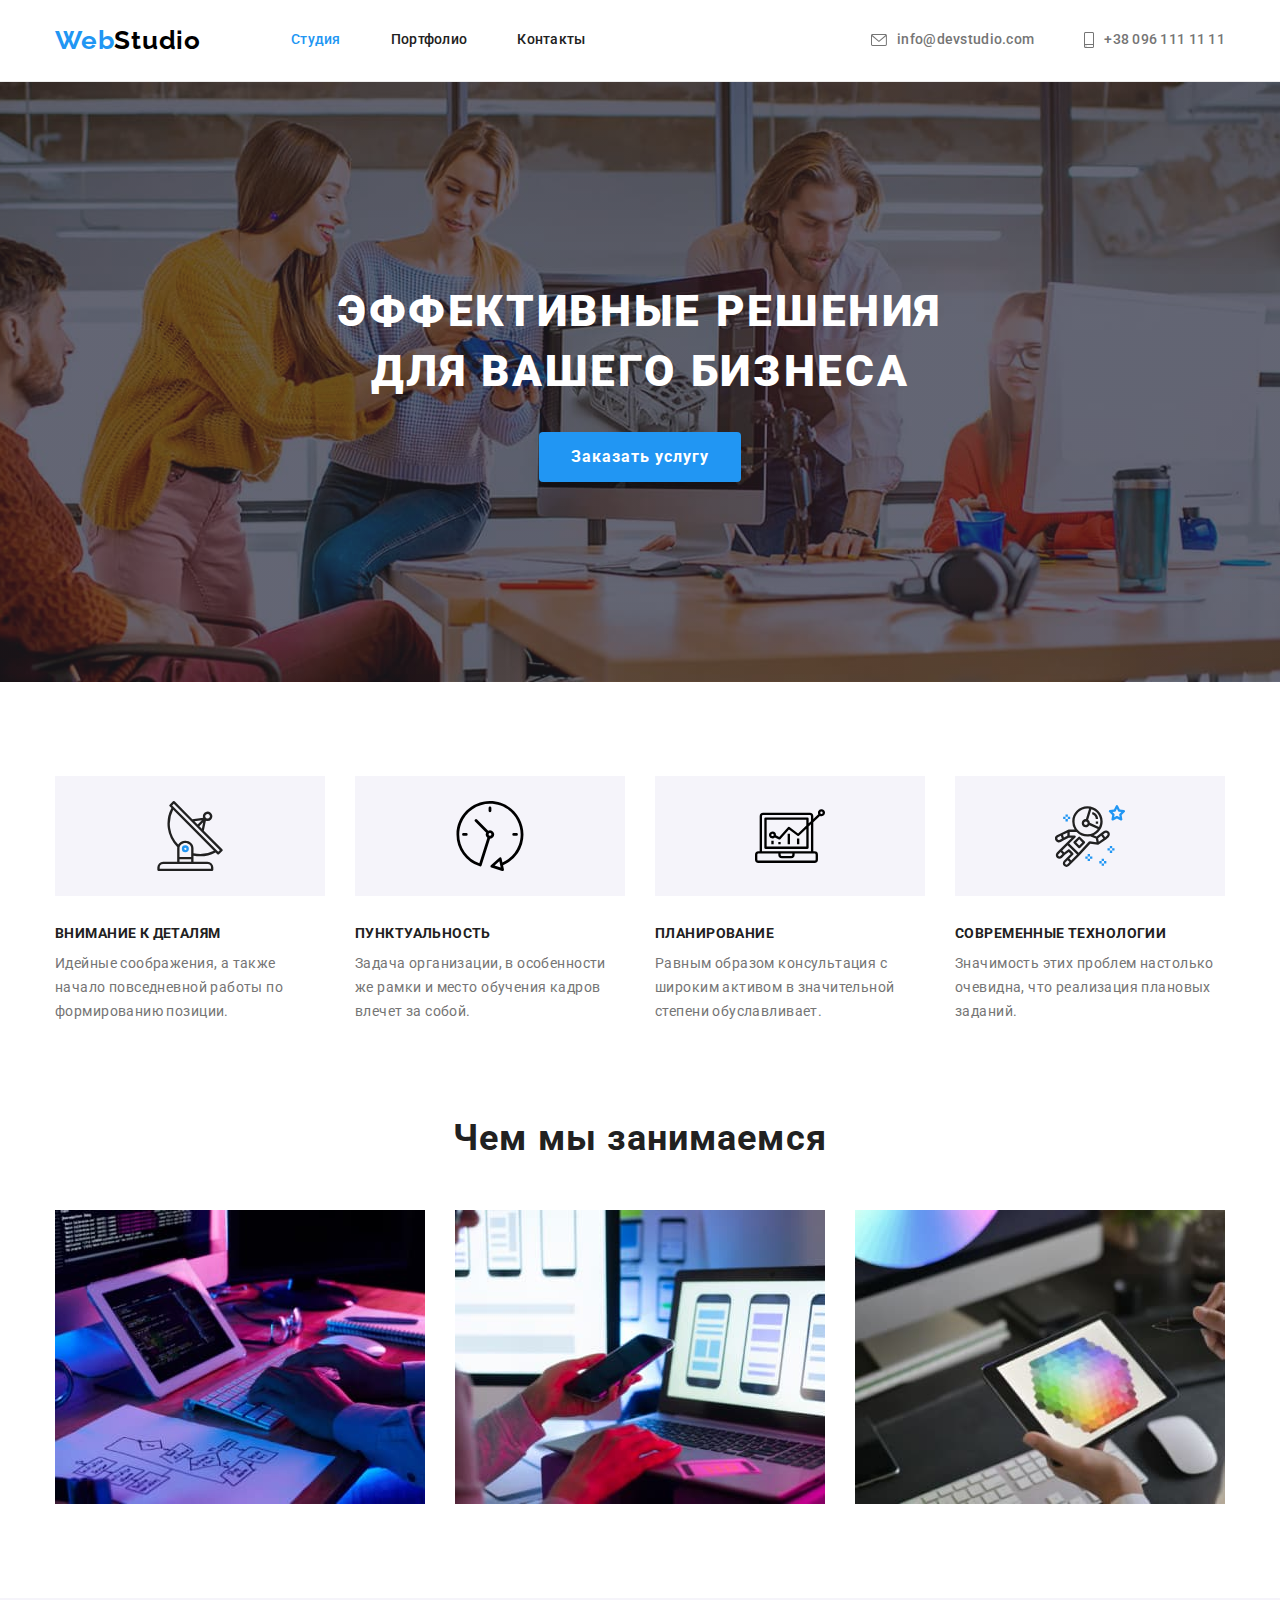
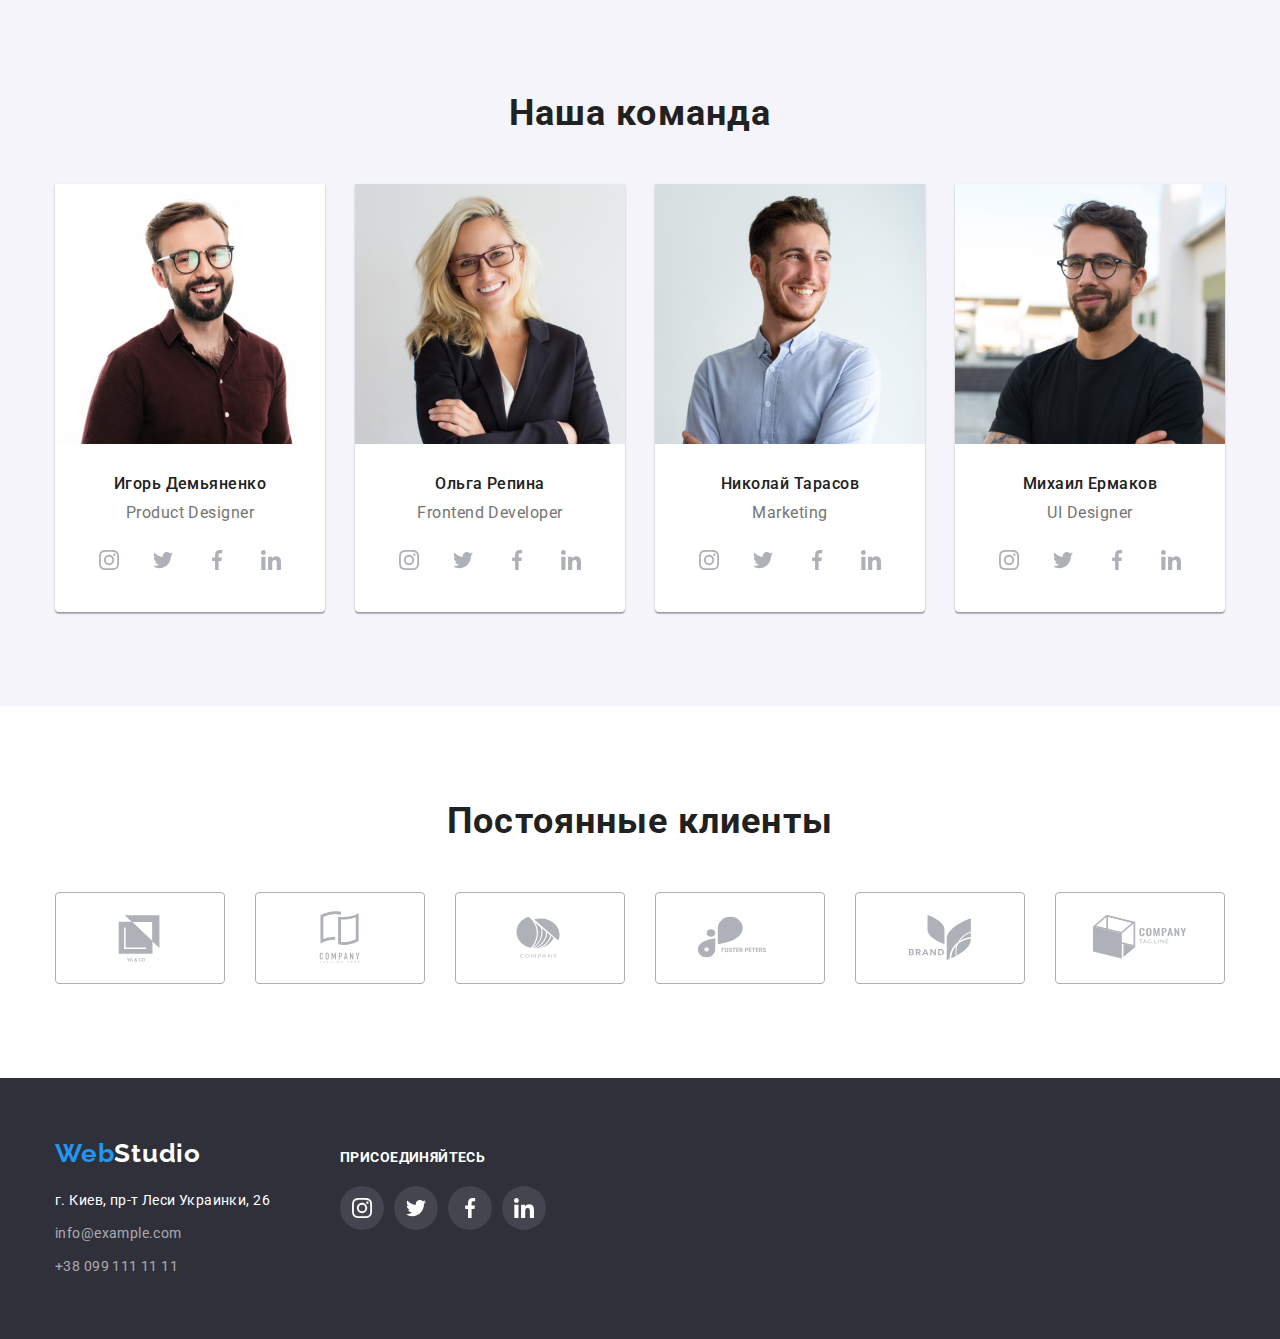
==== index.html @ a1b955ed "cope from hm4" ====
<!DOCTYPE html>
<html lang="ru">

<head>
    <meta charset="UTF-8">
    <meta http-equiv="X-UA-Compatible" content="IE=edge">
    <meta name="viewport" content="width=device-width, initial-scale=1.0">
    <title>WebStudio</title>
    <link rel="preconnect" href="https://fonts.googleapis.com">
    <link rel="preconnect" href="https://fonts.gstatic.com" crossorigin>
    <link
        href="https://fonts.googleapis.com/css2?family=Raleway:wght@700&family=Roboto:wght@400;500;700;900&display=swap"
        rel="stylesheet">
    <link rel="stylesheet"
        href="https://cdnjs.cloudflare.com/ajax/libs/modern-normalize/1.1.0/modern-normalize.min.css">
    <link rel="stylesheet" href="./css/style.css">
</head>

<body>
    <header class="header">
        <div class="container">
            <a class="logo-header-first link" lang="en" href="">Web<span class="logo-header-second">Studio</span></a>
            <nav class="header-nav">
                <ul class="header-list list">
                    <li class="header-item"><a class="header-link link current" href="">Студия</a></li>
                    <li class="header-item"><a class="header-link link" href="./portfolio.html">Портфолио</a></li>
                    <li class="header-item"><a class="header-link link" href="">Контакты</a></li>
                </ul>
            </nav>
            <ul class="header-list list">
                <li class="header-item">
                    <a class="header-link contacts link" href="mailto:info@devstudio.com">
                        <svg class="header-icons" width="16px" height="12px">
                            <use href="./images/icons.svg#icon-envelope"></use>
                        </svg>info@devstudio.com
                    </a>
                </li>
                <li class="header-item">
                    <a class="header-link contacts link" href="tel:+380961111111">
                        <svg class="header-icons" width="10px" height="16px">
                            <use href="./images/icons.svg#icon-smartphone"></use>
                        </svg>+38 096 111 11 11
                    </a>
                </li>
            </ul>
        </div>
    </header>
    <main>
        <!-- шапка-->
        <section class="hero">
            <div class="container">
                <h1 class="hero-title">Эффективные решения для вашего бизнеса</h1>
                <button class="hero-btn" type="button">Заказать услугу</button>
            </div>
        </section>
        <!-- преимущества-->
        <section class="benefits section">
            <div class="container">
                <h2 class="visually-hidden">Наши преимущества</h2>
                <ul class="benefits-list list">
                    <li class="benefits-item">
                        <div class="benefits-wrapper-icons">
                            <svg class="benefits-icons" width="70px" height="70px">
                                <use href="./images/icons.svg#icon-antenna"></use>
                            </svg>
                        </div>
                        <h3 class="benefits-title">Внимание к деталям</h3>
                        <p class="benefits-text">Идейные соображения, а также начало повседневной работы по формированию
                            позиции.</p>
                    </li>
                    <li class="benefits-item">
                        <div class="benefits-wrapper-icons">
                            <svg class="benefits-icons" width="70px" height="70px">
                                <use href="./images/icons.svg#icon-clock"></use>
                            </svg>
                        </div>
                        <h3 class="benefits-title">Пунктуальность</h3>
                        <p class="benefits-text">Задача организации, в особенности же рамки и место обучения кадров
                            влечет
                            за собой.</p>
                    </li>
                    <li class="benefits-item">
                        <div class="benefits-wrapper-icons">
                            <svg class="benefits-icons" width="70px" height="70px">
                                <use href="./images/icons.svg#icon-diagram"></use>
                            </svg>
                        </div>
                        <h3 class="benefits-title">Планирование</h3>
                        <p class="benefits-text">Равным образом консультация с широким активом в значительной степени
                            обуславливает.</p>
                    </li>
                    <li class="benefits-item">
                        <div class="benefits-wrapper-icons">
                            <svg class="benefits-icons" width="70px" height="70px">
                                <use href="./images/icons.svg#icon-astronaut"></use>
                            </svg>
                        </div>
                        <h3 class="benefits-title">Современные технологии</h3>
                        <p class="benefits-text">Значимость этих проблем настолько очевидна, что реализация плановых
                            заданий.</p>

                    </li>
                </ul>
            </div>
        </section>
        <!-- чем мы занимаемся-->
        <section class="about section">
            <div class="container">
                <h2 class="about-title">Чем мы занимаемся</h2>
                <ul class="about-list list">
                    <li class="about-item">
                        <img class="about-img" src="./images/what-are-we-doing-img1.jpg" alt="Печатает на клавиатуре"
                            width="370" height="294">
                    </li>
                    <li class="about-item">
                        <img class="about-img" src="./images/what-are-we-doing-img2.jpg" alt="Печатает на клавиатуре"
                            width="370" height="294">
                    </li>
                    <li class="about-item"><img class="about-img" src="./images/what-are-we-doing-img3.jpg"
                            alt="Печатает на клавиатуре" width="370" height="294"></li>
                </ul>
            </div>
        </section>
        <!-- наша команда-->
        <section class="team section">
            <div class="container">
                <h2 class="team-title">Наша команда</h2>
                <ul class="team-list list">
                    <li class="team-item">
                        <img class="team-img" src="./images/teams-img1.jpg" alt="Фото Игоря Демьяненко" width="270"
                            height="260">
                        <div class="team-wrapper">
                            <h3 class="team-after-title">Игорь Демьяненко</h3>
                            <p class="team-text" lang="en">Product Designer</p>
                            <ul class="team-soc-list list">
                                <li class="team-soc-items">
                                    <a class="team-soc-links link" href="https://www.instagram.com" target="_blank">
                                        <svg class="team-soc-icons" width="20px" height="20px">
                                            <use href="./images/icons.svg#icon-instagram">
                                            </use>
                                        </svg>
                                    </a>
                                </li>
                                <li class="team-soc-items">
                                    <a class="team-soc-links link" href="https://twitter.com" target="_blank">
                                        <svg class="team-soc-icons" width="20px" height="20px">
                                            <use href="./images/icons.svg#icon-twitter">
                                            </use>
                                        </svg>
                                    </a>
                                </li>
                                <li class="team-soc-items">
                                    <a class="team-soc-links link" href="https://facebook.com" target="_blank">
                                        <svg class="team-soc-icons" width="20px" height="20px">
                                            <use href="./images/icons.svg#icon-facebook">
                                            </use>
                                        </svg>
                                    </a>
                                </li>
                                <li class="team-soc-items">
                                    <a class="team-soc-links link" href="https://linkedin.com" target="_blank">
                                        <svg class="team-soc-icons" width="20px" height="20px">
                                            <use href="./images/icons.svg#icon-linkedin">
                                            </use>
                                        </svg>
                                    </a>
                                </li>
                            </ul>
                    </li>
                    <li class="team-item">
                        <img class="team-img" src="./images/teams-img2.jpg" alt="Ольги Репиной" width="270"
                            height="260">
                        <div class="team-wrapper">
                            <h3 class="team-after-title">Ольга Репина</h3>
                            <p class="team-text" lang="en">Frontend Developer</p>
                            <ul class="team-soc-list list">
                                <li class="team-soc-items">
                                    <a class="team-soc-links link" href="https://www.instagram.com" target="_blank">
                                        <svg class="team-soc-icons" width="20px" height="20px">
                                            <use href="./images/icons.svg#icon-instagram">
                                            </use>
                                        </svg>
                                    </a>
                                </li>
                                <li class="team-soc-items">
                                    <a class="team-soc-links link" href="https://twitter.com" target="_blank">
                                        <svg class="team-soc-icons" width="20px" height="20px">
                                            <use href="./images/icons.svg#icon-twitter">
                                            </use>
                                        </svg>
                                    </a>
                                </li>
                                <li class="team-soc-items">
                                    <a class="team-soc-links link" href="https://facebook.com" target="_blank">
                                        <svg class="team-soc-icons" width="20px" height="20px">
                                            <use href="./images/icons.svg#icon-facebook">
                                            </use>
                                        </svg>
                                    </a>
                                </li>
                                <li class="team-soc-items">
                                    <a class="team-soc-links link" href="https://linkedin.com" target="_blank">
                                        <svg class="team-soc-icons" width="20px" height="20px">
                                            <use href="./images/icons.svg#icon-linkedin">
                                            </use>
                                        </svg>
                                    </a>
                                </li>
                            </ul>
                        </div>

                    </li>
                    <li class="team-item">
                        <img class="team-img" src="./images/teams-img3.jpg" alt="Фото Николайя Тарасова" width="270"
                            height="260">
                        <div class="team-wrapper">
                            <h3 class="team-after-title">Николай Тарасов</h3>
                            <p class="team-text" lang="en">Marketing</p>
                            <ul class="team-soc-list list">
                                <li class="team-soc-items">
                                    <a class="team-soc-links link" href="https://www.instagram.com" target="_blank">
                                        <svg class="team-soc-icons" width="20px" height="20px">
                                            <use href="./images/icons.svg#icon-instagram">
                                            </use>
                                        </svg>
                                    </a>
                                </li>
                                <li class="team-soc-items">
                                    <a class="team-soc-links link" href="https://twitter.com" target="_blank">
                                        <svg class="team-soc-icons" width="20px" height="20px">
                                            <use href="./images/icons.svg#icon-twitter">
                                            </use>
                                        </svg>
                                    </a>
                                </li>
                                <li class="team-soc-items">
                                    <a class="team-soc-links link" href="https://facebook.com" target="_blank">
                                        <svg class="team-soc-icons" width="20px" height="20px">
                                            <use href="./images/icons.svg#icon-facebook">
                                            </use>
                                        </svg>
                                    </a>
                                </li>
                                <li class="team-soc-items">
                                    <a class="team-soc-links" href="https://linkedin.com" target="_blank">
                                        <svg class="team-soc-icons" width="20px" height="20px">
                                            <use href="./images/icons.svg#icon-linkedin">
                                            </use>
                                        </svg>
                                    </a>
                                </li>
                            </ul>
                        </div>
                    </li>
                    <li class="team-item">
                        <img class="team-img" src="./images/teams-img4.jpg" alt="Фото Михаила Ермакова" width="270"
                            height="260">
                        <div class="team-wrapper">
                            <h3 class="team-after-title">Михаил Ермаков</h3>
                            <p class="team-text" lang="en">UI Designer</p>
                            <ul class="team-soc-list list">
                                <li class="team-soc-items">
                                    <a class="team-soc-links link" href="https://www.instagram.com" target="_blank">
                                        <svg class="team-soc-icons" width="20px" height="20px">
                                            <use href="./images/icons.svg#icon-instagram">
                                            </use>
                                        </svg>
                                    </a>
                                </li>
                                <li class="team-soc-items">
                                    <a class="team-soc-links link" href="https://twitter.com" target="_blank">
                                        <svg class="team-soc-icons" width="20px" height="20px">
                                            <use href="./images/icons.svg#icon-twitter">
                                            </use>
                                        </svg>
                                    </a>
                                </li>
                                <li class="team-soc-items">
                                    <a class="team-soc-links link" href="https://facebook.com" target="_blank">
                                        <svg class="team-soc-icons" width="20px" height="20px">
                                            <use href="./images/icons.svg#icon-facebook">
                                            </use>
                                        </svg>
                                    </a>
                                </li>
                                <li class="team-soc-items">
                                    <a class="team-soc-links link" href="https://linkedin.com" target="_blank">
                                        <svg class="team-soc-icons" width="20px" height="20px">
                                            <use href="./images/icons.svg#icon-linkedin">
                                            </use>
                                        </svg>
                                    </a>
                                </li>
                            </ul>
                        </div>
                    </li>
                </ul>
            </div>
        </section>
        <section class="clients section">
            <div class="container">
                <h2 class="clients-title">Постоянные клиенты</h2>
                <ul class="clients-list list">
                    <li class="clients-item">
                        <a class="clients-link link" href="">
                            <svg class="clients-icons" width="106px" height="60px">
                                <use href="./images/icons.svg#icon-client1">
                                </use>
                            </svg>
                        </a>
                    </li>
                    <li class="clients-item">
                        <a class="clients-link link" href="">
                            <svg class="clients-icons" width="106px" height="60px">
                                <use href="./images/icons.svg#icon-client2">
                                </use>
                            </svg>
                        </a>
                    </li>
                    <li class="clients-item">
                        <a class="clients-link link" href="">
                            <svg class="clients-icons" width="106px" height="60px">
                                <use href="./images/icons.svg#icon-client3">
                                </use>
                            </svg>
                        </a>
                    </li>
                    <li class="clients-item">
                        <a class="clients-link link" href="">
                            <svg class="clients-icons" width="106px" height="60px">
                                <use href="./images/icons.svg#icon-client4">
                                </use>
                            </svg>
                        </a>
                    </li>
                    <li class="clients-item">
                        <a class="clients-link link" href="">
                            <svg class="clients-icons" width="106px" height="60px">
                                <use href="./images/icons.svg#icon-client5">
                                </use>
                            </svg>
                        </a>
                    </li>
                    <li class="clients-item">
                        <a class="clients-link link" href="">
                            <svg class="clients-icons" width="106px" height="60px">
                                <use href="./images/icons.svg#icon-client6">
                                </use>
                            </svg>
                        </a>
                    </li>
                </ul>
            </div>
        </section>
    </main>

    <footer class="footer">
        <div class="container">
            <div class="footer-wrapper">
                <div class="footer-wrapper-two">
                    <a class="logo-footer-first link" lang="en" href="">Web<span
                            class="logo-footer-second">Studio</span></a>
                    <address class="footer-address">
                        <ul class="footer-list list">
                            <li class="footer-item"><a class="footer-link-address link"
                                    href="https://goo.gl/maps/4ZLDc6fQ6jvqNeno7" target="_blank"
                                    rel="noopener noreferrer">г.
                                    Киев,
                                    пр-т Леси
                                    Украинки, 26</a>
                            </li>
                            <li class="footer-item"><a class="footer-link link"
                                    href="mailto:info@example.com">info@example.com</a>
                            </li>
                            <li class="footer-item"><a class="footer-link link" href="tel:+380991111111">+38 099 111 11
                                    11</a>
                            </li>
                        </ul>
                    </address>
                </div>
                <div class="footer-wrapper-two">
                    <h2 class="footer-soc-title">присоединяйтесь</h2>
                    <ul class="footer-soc-list list">
                        <li class="footer-soc-items">
                            <a class="footer-soc-links link" href="https://www.instagram.com" target="_blank">
                                <svg class="footer-soc-icons" width="20px" height="20px">
                                    <use href="./images/icons.svg#icon-instagram">
                                    </use>
                                </svg>
                            </a>
                        </li>
                        <li class="footer-soc-items">
                            <a class="footer-soc-links link" href="https://twitter.com" target="_blank">
                                <svg class="footer-soc-icons" width="20px" height="20px">
                                    <use href="./images/icons.svg#icon-twitter">
                                    </use>
                                </svg>
                            </a>
                        </li>
                        <li class="footer-soc-items">
                            <a class="footer-soc-links link" href="https://facebook.com" target="_blank">
                                <svg class="footer-soc-icons" width="20px" height="20px">
                                    <use href="./images/icons.svg#icon-facebook">
                                    </use>
                                </svg>
                            </a>
                        </li>
                        <li class="footer-soc-items">
                            <a class="footer-soc-links link" href="https://linkedin.com" target="_blank">
                                <svg class="footer-soc-icons" width="20px" height="20px">
                                    <use href="./images/icons.svg#icon-linkedin">
                                    </use>
                                </svg>
                            </a>
                        </li>
                    </ul>
                </div>
            </div>
        </div>
    </footer>


</body>

</html>
---- css/style.css ----
:root {
    --title-color: #FFFFFF;
    --title-color-second: #212121;
    --paragraph-color: #757575;
    --accent-color: #2196F3;
    --gap-between-section: 94px;
    --gap-in-section: 30px;
}

body{
    font-family: 'Roboto',
    sans-serif;
    background-color: #ffffff;
}

.section{
    padding: 94px 0;
}

.visually-hidden{
    position: absolute;
    white-space: nowrap;
    width: 1px;
    height: 1px;
    overflow: hidden;
    border: 0;
    padding: 0;
    clip: rect(0 0 0 0);
    clip-path: inset(50%);
    margin: -1px;
}

/* reset styles */
.link{
    text-decoration: none;
}

.list{
    list-style: none;
    margin: 0;
    padding: 0;
}
h1,h2,h3,h4,h5,h6,p{
    margin: 0;
}

img {
    display: block;
    width: 100%;
    height: auto;
}

/* container */
.container{
    width: 1200px;
    padding-left: 15px;
    padding-right: 15px;
    margin: 0 auto;
}
/* header */

.header{
    border-bottom: 1px solid #ECECEC;
}

.logo-header-first{
    font-family: 'Raleway',
    sans-serif;
    font-weight: 700;
    font-size: 26px;
    line-height: 1.19;
    letter-spacing: 0.03em;
    color: var(--accent-color);
    margin-right: 90px;
    padding-top: 25px;
    padding-bottom: 25px;
}

.logo-header-second{
    color: #000000;
}

.header .container{
    display: flex;
    align-items: center;
}

.header-list{
    display: flex;
}

.header-item:not(:last-child){
    margin-right: 50px;
}

.container .header-list{
    margin-left: auto;
}

.header-link{
    display: flex;
    align-items: center;
    font-weight: 500;
    font-size: 14px;
    line-height: 1.14;
    letter-spacing: 0.02em;
    color: var(--title-color-second);
}

.header-link.current{
    color: var(--accent-color);
}

.header-link.contacts{
    font-weight: 500;
    font-size: 14px;
    line-height: 1.14;
    letter-spacing: 0.02em;
    color: var(--paragraph-color); 
}

.header-icons {
    fill: currentColor;
    margin-right: 10px;
}

.header-link:focus,
.header-link:hover {
    color: var(--accent-color);
}

.header-icons:hover{
    color: var(--accent-color);
}



/* section hero */



.hero{
    padding: 200px 0;
    max-width: 1600px;
    margin-left: auto;
    margin-right: auto;
    background-color: #2F303A;
    background-image:linear-gradient(to right, rgba(47, 48, 58, 0.4), rgba(47, 48, 58, 0.4)), url("../images/hero-img.jpg");
    background-repeat: no-repeat;
    background-position: center;
    background-size: cover;
}

.hero-title{
    font-weight: 900;
    font-size: 44px;
    line-height: 1.36;
    text-align: center;
    letter-spacing: 0.06em;
    text-transform: uppercase;
    color: var(--title-color);
    width: 696px;
    margin: var(--gap-in-section);
    margin: 0 auto;
    margin-bottom: var(--gap-in-section);
}

.hero-btn{
    display: block;
    font-family: inherit;
    font-weight: 700;
    font-size: 16px;
    line-height: 1.88;
    text-align: center;
    letter-spacing: 0.06em;
    color: #FFFFFF;
    background: var(--accent-color);
    box-shadow: 0px 4px 4px rgba(0, 0, 0, 0.15);
    border-radius: 4px;
    cursor: pointer;
    padding: 10px 32px;
    border: transparent;
    margin: 0 auto;
}

.hero-btn:hover, .hero-btn:focus{
    background-color: #188CE8;
}

/* section benefits */

.benefits-list{
    display: flex;
}

.benefits-item{
    width: calc((100% - 60px) / 3);
}

.benefits-item:not(:first-child){
    margin-left: var(--gap-in-section);
}

.benefits-title{
    font-weight: 700;
    font-size: 14px;
    line-height: 1.14;
    letter-spacing: 0.03em;
    text-transform: uppercase;
    color: var(--title-color-second);
    margin-bottom: 10px;
}

.benefits-text{
    font-size: 14px;
    line-height: 1.71;
    letter-spacing: 0.03em;
    color: var(--paragraph-color)
}
.benefits-wrapper{
    display: flex;
}

.benefits-wrapper-icons{
    display: flex;
    background-color: #F5F4FA;
    width: 270px;
    height: 120px;
    align-items: center;
    justify-content: center;
    margin-bottom: var(--gap-in-section);
}

/* section about */

.about{
    padding-top: 0px;
}

.about-title{
    font-weight: 700;
    font-size: 36px;
    line-height: 1.17;
    text-align: center;
    letter-spacing: 0.03em;
    color: var(--title-color-second);
    margin-bottom: 50px;
}

.about-list{
    display: flex;
    
}

.about-item{
    width: calc((100% - 60px) / 3);
}

.about-item:not(:first-child){
    margin-left: var(--gap-in-section);
}

/* section team */

.team{
    background-color: #F5F4FA;
}

.team-list{
    display: flex;
   
}

.team-item{
width: calc((100% - 90px) / 4 );
}

.team-item:not(:first-child) {
    margin-left: var(--gap-in-section);
}


.team-title{
    font-weight: 700;
    font-size: 36px;
    line-height: 1.17;
    text-align: center;
    letter-spacing: 0.03em;
    color: var(--title-color-second);
    margin-bottom: 50px;
}

.team-item{
    background-color: #FFFFFF;
    box-shadow: 0px 1px 3px rgba(0, 0, 0, 0.12),
    0px 1px 1px rgba(0, 0, 0, 0.14),
    0px 2px 1px rgba(0, 0, 0, 0.2);
    border-radius: 0px 0px 4px 4px;

}

.team-wrapper{
    padding-top: var(--gap-in-section);
    padding-bottom: var(--gap-in-section);
}

.team-after-title{
    font-weight: 500;
    font-size: 16px;
    line-height: 1.19;
    text-align: center;
    letter-spacing: 0.03em;
    color: var(--title-color-second);
    margin-bottom: 10px;
}

.team-text{
    font-size: 16px;
    line-height: 1.19;
    text-align: center;
    letter-spacing: 0.03em;
    color: var(--paragraph-color);
    margin-bottom: 16px;
}

.team-soc-list{
    display: flex;
    justify-content: center;
    text-align: center;
}

.team-soc-links{
    width: 44px;
    height: 44px;
    display: flex;
    align-items: center;
    justify-content: center;
    
}
.team-soc-items:not(:last-child) {
    margin-right: 10px;
}

.team-soc-links{
    color: #AFB1B8;
}

.team-soc-links:hover,
.team-soc-links:focus{
    background-color:var(--accent-color);
    border-radius: 50%;
    color: #FFFFFF;
}

.team-soc-icons{
    fill: currentColor;
}

/* clients */

.clients-title{
    font-weight: 700;
    font-size: 36px;
    line-height: 1.17;
    text-align: center;
    letter-spacing: 0.03em;
    color: var(--title-color-second);
    margin-bottom: 50px;
}

.clients-list{
    display: flex;
}

.clients-item:not(:last-child) {
    margin-right: var(--gap-in-section);
}

.clients-link{
    display: flex;
    align-items: center;
    justify-content: center;
    width: 170px;
    height: 92px;
    border: 1px solid #AFB1B8;
    border-radius: 4px;
}

.clients-link {
    color: #AFB1B8;
}

.clients-link:hover,
.clients-link:focus{
    color: var(--accent-color);
    border: 1px solid var(--accent-color);
}

.clients-icons{
    fill: currentColor;
}



/* footer */

.footer{
    background-color: #2F303A;
    padding-top: 60px;
    padding-bottom: 60px;
}

.footer-address{
    font-style: normal;
}

.footer-item{
    font-size: 14px;
    line-height: 1.71;
    letter-spacing: 0.03em;
}

.footer-item:not(:last-child){
    margin-bottom: 9px;
}

.footer-link-address{
    color: var(--title-color);
}

.footer-link{
    color: rgba(255, 255, 255, 0.6);
}

.footer-link-address:hover, .footer-link-address:focus{
    color: var(--accent-color);
}

.footer-link:hover,
.footer-link:focus {
    color: var(--accent-color);
}


.logo-footer-first {
    display: block;
    font-family: 'Raleway',
    sans-serif;
    font-weight: 700;
    font-size: 26px;
    line-height: 1.19;
    letter-spacing: 0.03em;
    color: var(--accent-color);
    margin-bottom: 20px;
}

.logo-footer-second {
    color: var(--title-color);
}

.footer-soc-title{
    font-weight: 700;
    font-size: 14px;
    line-height: 1.14;
    letter-spacing: 0.03em;
    text-transform: uppercase;
    color: #FFFFFF;
    margin-bottom: 20px;
}

.footer-wrapper{
    display: flex;
    align-items: baseline;
}

.footer-wrapper-two:not(:last-child) {
    margin-right: 70px;
}

.footer-soc-list{
    display: flex;
}
.footer-soc-items:not(:last-child) {
    margin-right: 10px;
}

.footer-soc-links{
    display: flex;
    align-items: center;
    justify-content: center;
    width: 44px;
    height: 44px;
    border-radius: 50%;
    background-color: rgba(255, 255, 255, 0.1);   
    color: #FFFFFF;
}

.footer-soc-links:hover,
.footer-soc-links:focus{
    background-color: var(--accent-color);
    border-radius: 50%;
}

.footer-soc-icons{
    fill: currentColor;
}

/* page portfolio */

.portfolio-list-first{
    display: flex;
    justify-content: center;
    margin-bottom: 50px;
}
.porfolio-item-first:not(:first-child){
    margin-left: 8px;
}

.portfolio-btn{
    font-family: inherit;
    font-weight: 500;
    font-size: 16px;
    line-height: 1.62;
    text-align: center;
    letter-spacing: 0.03em;
    cursor: pointer;
    background-color: #F5F4FA;
    border-radius: 4px;
    padding: 6px 22px;
    border: transparent;
    color: var(--title-color-second);
}

.portfolio-btn:focus, .portfolio-btn:hover{
    background-color: var(--accent-color);
    box-shadow: 0px 3px 1px rgba(0, 0, 0, 0.1),
    0px 1px 2px rgba(0, 0, 0, 0.08),
    0px 2px 2px rgba(0, 0, 0, 0.12);  
    color: var(--title-color);
}

.portfolio-list-second{
    display: flex;
    flex-wrap: wrap;
}

.portfolio-item-second{
    width: calc((100% - 60px) / 3);
}

.portfolio-item-second:not(:nth-child(3n + 1)){
    margin-left: var(--gap-in-section);
}

.portfolio-item-second:not(:nth-last-child(-n + 3)) {
    margin-bottom: var(--gap-in-section);
}

.portfolio-link{
    display: block;
}

.portfolio-link:hover, 
.portfolio-link:focus {
    border: 1px solid #EEEEEE;
    box-sizing: border-box;
    box-shadow: 0px 1px 1px rgba(0, 0, 0, 0.12),
    0px 4px 4px rgba(0, 0, 0, 0.06),
    1px 4px 6px rgba(0, 0, 0, 0.16);
}

.portfolio-item-wrapper{
    padding: 20px 24px 20px 24px;
    border-right: 1px solid #EEEEEE;
    border-bottom: 1px solid #EEEEEE;
    border-left: 1px solid #EEEEEE;
}

.portfolio-title{
    font-weight: 700;
    font-size: 18px;
    line-height: 2;
    letter-spacing: 0.06em;
    color: var(--title-color-second);   
}

.portfolio-text{
    font-weight: 400;
    font-size: 16px;
    line-height: 1.88;
    letter-spacing: 0.03em;
    color: var(--paragraph-color);
}
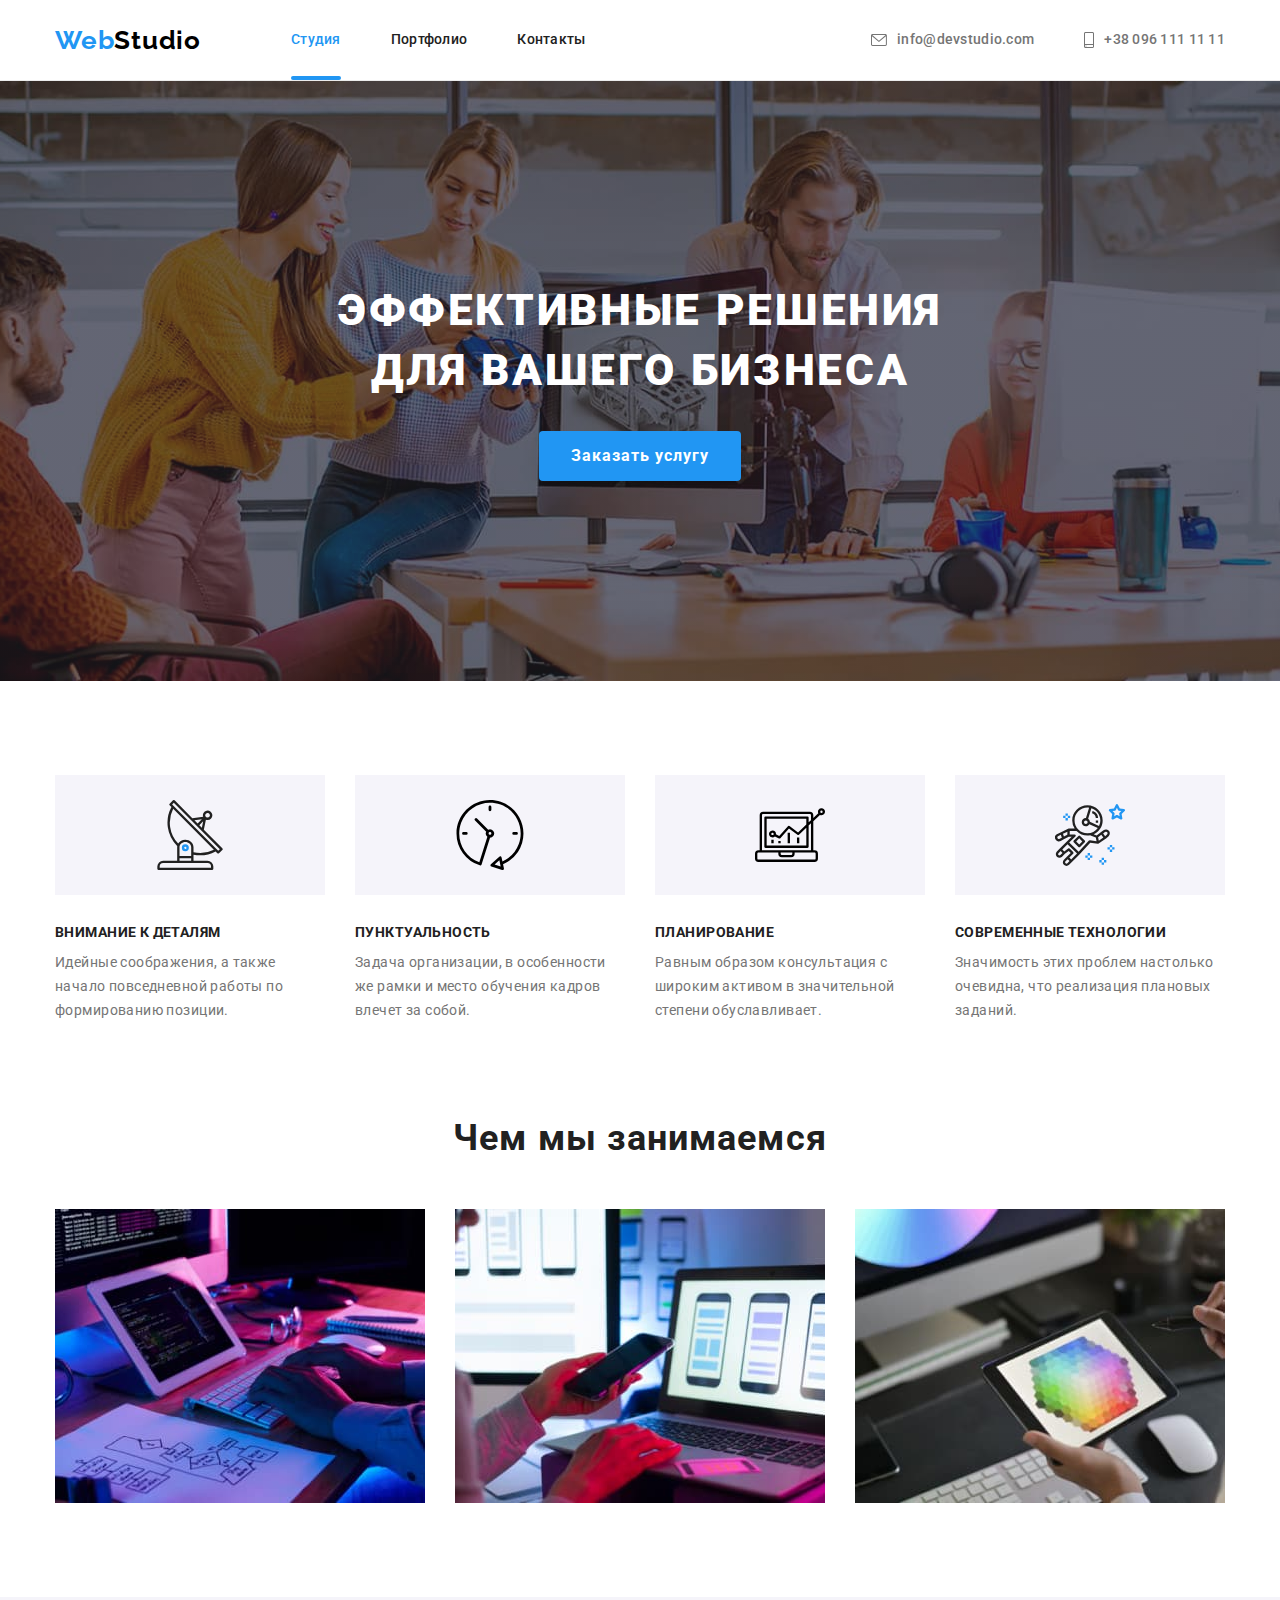
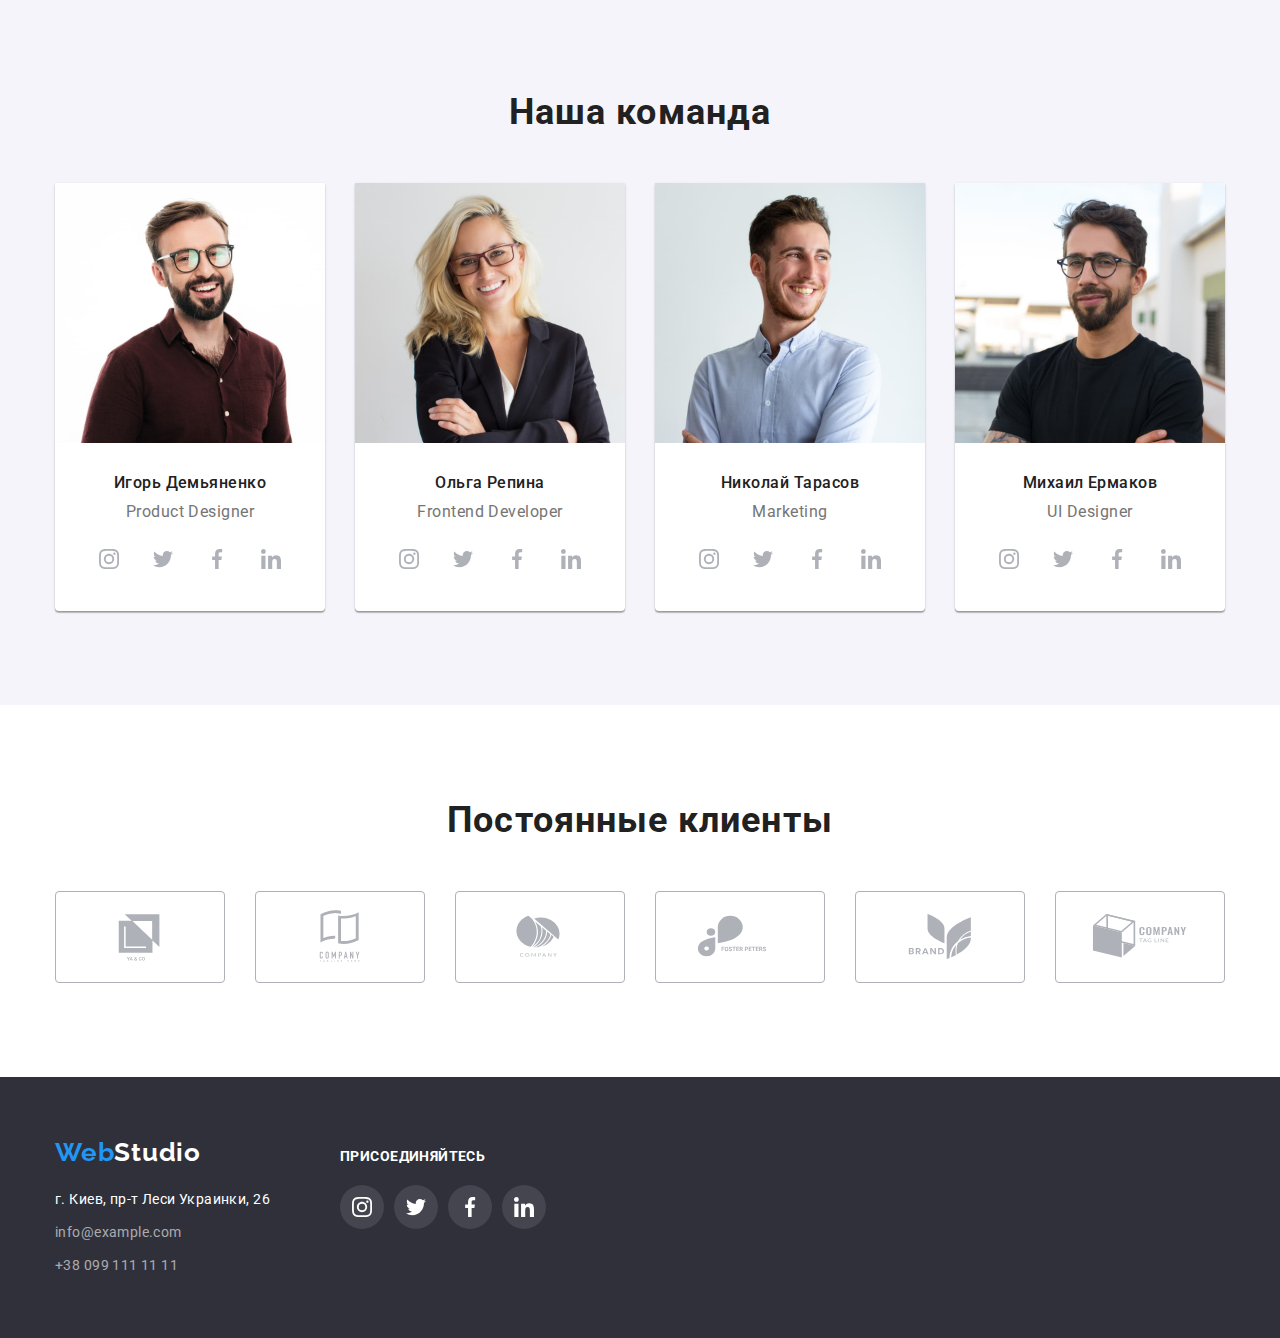
==== commit e438eb80: "add modal and transition and transform" ====
--- a/index.html
+++ b/index.html
@@ -50,7 +50,7 @@
         <section class="hero">
             <div class="container">
                 <h1 class="hero-title">Эффективные решения для вашего бизнеса</h1>
-                <button class="hero-btn" type="button">Заказать услугу</button>
+                <button class="hero-btn" type="button" data-modal-open>Заказать услугу</button>
             </div>
         </section>
         <!-- преимущества-->
@@ -111,13 +111,19 @@
                     <li class="about-item">
                         <img class="about-img" src="./images/what-are-we-doing-img1.jpg" alt="Печатает на клавиатуре"
                             width="370" height="294">
+                        <p class="about-text">Десктопные приложения</p>
                     </li>
                     <li class="about-item">
                         <img class="about-img" src="./images/what-are-we-doing-img2.jpg" alt="Печатает на клавиатуре"
                             width="370" height="294">
+                        <p class="about-text">Мобильные приложения</p>
                     </li>
                     <li class="about-item"><img class="about-img" src="./images/what-are-we-doing-img3.jpg"
-                            alt="Печатает на клавиатуре" width="370" height="294"></li>
+                            alt="Печатает на клавиатуре" width="370" height="294">
+                        <p class="about-text">Дизайнерские решения</p>
+
+                    </li>
+
                 </ul>
             </div>
         </section>
@@ -419,7 +425,17 @@
         </div>
     </footer>
 
-
+    <div class="backdrop is-hidden" data-modal>
+        <div class="modal">
+            <button type="button" class="modal-close" data-modal-close>
+                <svg class="modal-svg-close" width="11px" height="11px">
+                    <use href="./images/icons.svg#icon-Vector"></use>
+                </svg>
+            </button>
+        </div>
+    </div>
+
+    <script src="/js/modal.js"></script>
 </body>
 
 </html>--- a/css/style.css
+++ b/css/style.css
@@ -72,8 +72,8 @@
     letter-spacing: 0.03em;
     color: var(--accent-color);
     margin-right: 90px;
-    padding-top: 25px;
-    padding-bottom: 25px;
+    /* padding-top: 25px;
+    padding-bottom: 25px; */
 }
 
 .logo-header-second{
@@ -105,23 +105,44 @@
     line-height: 1.14;
     letter-spacing: 0.02em;
     color: var(--title-color-second);
+    padding-top: 32px;
+    padding-bottom: 32px;
+    transition: color 256ms cubic-bezier(0.4, 0, 0.2, 1);
 }
 
 .header-link.current{
+    position: relative;
     color: var(--accent-color);
-}
+    
+}
+
+.header-link.current::after{
+    position: absolute;
+    bottom: 0;
+    left: 0;
+    display: block;
+    content: '';
+    width: 100%;
+    height: 4px;
+    background-color: var(--accent-color);
+    border-radius: 2px;
+    transition: color 256ms cubic-bezier(0.4, 0, 0.2, 1);
+}
+
 
 .header-link.contacts{
     font-weight: 500;
     font-size: 14px;
     line-height: 1.14;
     letter-spacing: 0.02em;
-    color: var(--paragraph-color); 
+    color: var(--paragraph-color);
+    transition: color 250ms cubic-bezier(0.4, 0, 0.2, 1);
 }
 
 .header-icons {
     fill: currentColor;
     margin-right: 10px;
+    transition: color 250ms cubic-bezier(0.4, 0, 0.2, 1);
 }
 
 .header-link:focus,
@@ -181,6 +202,7 @@
     padding: 10px 32px;
     border: transparent;
     margin: 0 auto;
+    transition: background-color 250ms cubic-bezier(0.4, 0, 0.2, 1);
 }
 
 .hero-btn:hover, .hero-btn:focus{
@@ -253,11 +275,38 @@
 }
 
 .about-item{
+    position: relative;
     width: calc((100% - 60px) / 3);
+    overflow: hidden;
 }
 
 .about-item:not(:first-child){
     margin-left: var(--gap-in-section);
+}
+
+
+.about-text{
+    position: absolute;
+    bottom: 0;
+    left: 0;
+    width: 100%;
+    font-weight: 700;
+    font-size: 14px;
+    line-height: 1.14;
+    text-align: center;
+    letter-spacing: 0.03em;
+    text-transform: uppercase;
+    color: #FFFFFF;
+    background-color: rgba(47, 48, 58, 0.8);
+    padding-top: 27px;
+    padding-bottom: 27px;
+    transform: translateY(70px);
+    transition: transform 250ms cubic-bezier(0.4, 0, 0.2, 1);
+}
+
+.about-item:hover .about-text{
+transform: translateY(0px);
+
 }
 
 /* section team */
@@ -335,14 +384,18 @@
     display: flex;
     align-items: center;
     justify-content: center;
+    color: #AFB1B8;
     
 }
+
 .team-soc-items:not(:last-child) {
     margin-right: 10px;
 }
 
 .team-soc-links{
-    color: #AFB1B8;
+border-radius: 50%;
+    transition: background-color 250ms cubic-bezier(0.4, 0, 0.2, 1), */
+    border-radius 250ms cubic-bezier(0.4, 0, 0.2, 1);
 }
 
 .team-soc-links:hover,
@@ -354,6 +407,7 @@
 
 .team-soc-icons{
     fill: currentColor;
+    transition: color 250ms cubic-bezier(0.4, 0, 0.2, 1);
 }
 
 /* clients */
@@ -388,12 +442,13 @@
 
 .clients-link {
     color: #AFB1B8;
+    transition: color 250ms cubic-bezier(0.4, 0, 0.2, 1), border-color 250ms cubic-bezier(0.4, 0, 0.2, 1);
 }
 
 .clients-link:hover,
 .clients-link:focus{
     color: var(--accent-color);
-    border: 1px solid var(--accent-color);
+    border-color: var(--accent-color);
 }
 
 .clients-icons{
@@ -426,10 +481,12 @@
 
 .footer-link-address{
     color: var(--title-color);
+    transition: color 250ms cubic-bezier(0.4, 0, 0.2, 1);
 }
 
 .footer-link{
     color: rgba(255, 255, 255, 0.6);
+    transition: color 250ms cubic-bezier(0.4, 0, 0.2, 1);
 }
 
 .footer-link-address:hover, .footer-link-address:focus{
@@ -493,12 +550,12 @@
     border-radius: 50%;
     background-color: rgba(255, 255, 255, 0.1);   
     color: #FFFFFF;
+    transition: background-color 250ms cubic-bezier(0.4, 0, 0.2, 1);
 }
 
 .footer-soc-links:hover,
 .footer-soc-links:focus{
     background-color: var(--accent-color);
-    border-radius: 50%;
 }
 
 .footer-soc-icons{
@@ -529,6 +586,7 @@
     padding: 6px 22px;
     border: transparent;
     color: var(--title-color-second);
+    transition: background-color 250ms cubic-bezier(0.4, 0, 0.2, 1), box-shadow 250ms cubic-bezier(0.4, 0, 0.2, 1), color 250ms cubic-bezier(0.4, 0, 0.2, 1);
 }
 
 .portfolio-btn:focus, .portfolio-btn:hover{
@@ -545,6 +603,7 @@
 }
 
 .portfolio-item-second{
+    
     width: calc((100% - 60px) / 3);
 }
 
@@ -558,6 +617,8 @@
 
 .portfolio-link{
     display: block;
+    transition: border 250ms cubic-bezier(0.4, 0, 0.2, 1), box-sizing 250ms cubic-bezier(0.4, 0, 0.2, 1), box-shadow 250ms cubic-bezier(0.4, 0, 0.2, 1);
+
 }
 
 .portfolio-link:hover, 
@@ -592,3 +653,85 @@
     color: var(--paragraph-color);
 }
 
+.portfolio-img-wrapper{
+    position: relative;
+    overflow: hidden;
+}
+
+.portfolio-text-hover{
+    position: absolute;
+    top: 0;
+    left: 0;
+    width: 100%;
+    height: 100%;
+    font-weight: 400;
+    font-size: 18px;
+    line-height: 1.56;
+    letter-spacing: 0.03em;
+    color: #FFFFFF;
+    background-color: rgba(33, 150, 243, 0.9);
+    padding: 63px 24px;
+    transform: translateY(101%);
+    transition: transform 250ms cubic-bezier(0.4, 0, 0.2, 1);
+}
+
+.portfolio-item-second:hover .portfolio-text-hover{
+    transform: translateY(0);
+}
+
+/* backdrop */
+
+.backdrop{
+    position: fixed;
+    top: 0;
+    left: 0;
+    width: 100%;
+    height: 100%;
+    background-color: rgba(0, 0, 0, 0.2);
+    transition: opacity 250ms cubic-bezier(0.4, 0, 0.2, 1),
+    visibility 250ms cubic-bezier(0.4, 0, 0.2, 1);
+}
+
+.backdrop.is-hidden .modal {
+    transform: translate(-50%, -50%) scale(1.5);
+}
+
+.modal{
+    position: absolute;
+    top: 50%;
+    left: 50%;
+    transform: translate(-50%, -50%) scale(1);
+    width: 528px;
+    min-height: 581px;
+    background-color: #ffffff;
+    box-shadow: 0px 1px 3px rgba(0, 0, 0, 0.12),
+    0px 1px 1px rgba(0, 0, 0, 0.14),
+    0px 2px 1px rgba(0, 0, 0, 0.2);
+    border-radius: 4px;
+    transition: transform 250ms cubic-bezier(0.4, 0, 0.2, 1);
+    
+}
+
+.modal-close{
+    position: absolute;
+    top: 8px;
+    right: 8px;
+
+    display: flex;
+    align-items: center;
+    justify-content: center;
+    
+    height: 30px;
+    width: 30px;
+    background-color: #ffffff;
+    border: 1px solid rgba(0, 0, 0, 0.1);
+    border-radius: 50%;
+    cursor: pointer;
+}
+
+
+.is-hidden{
+    opacity: 0;
+    pointer-events: none;
+    visibility: hidden;
+}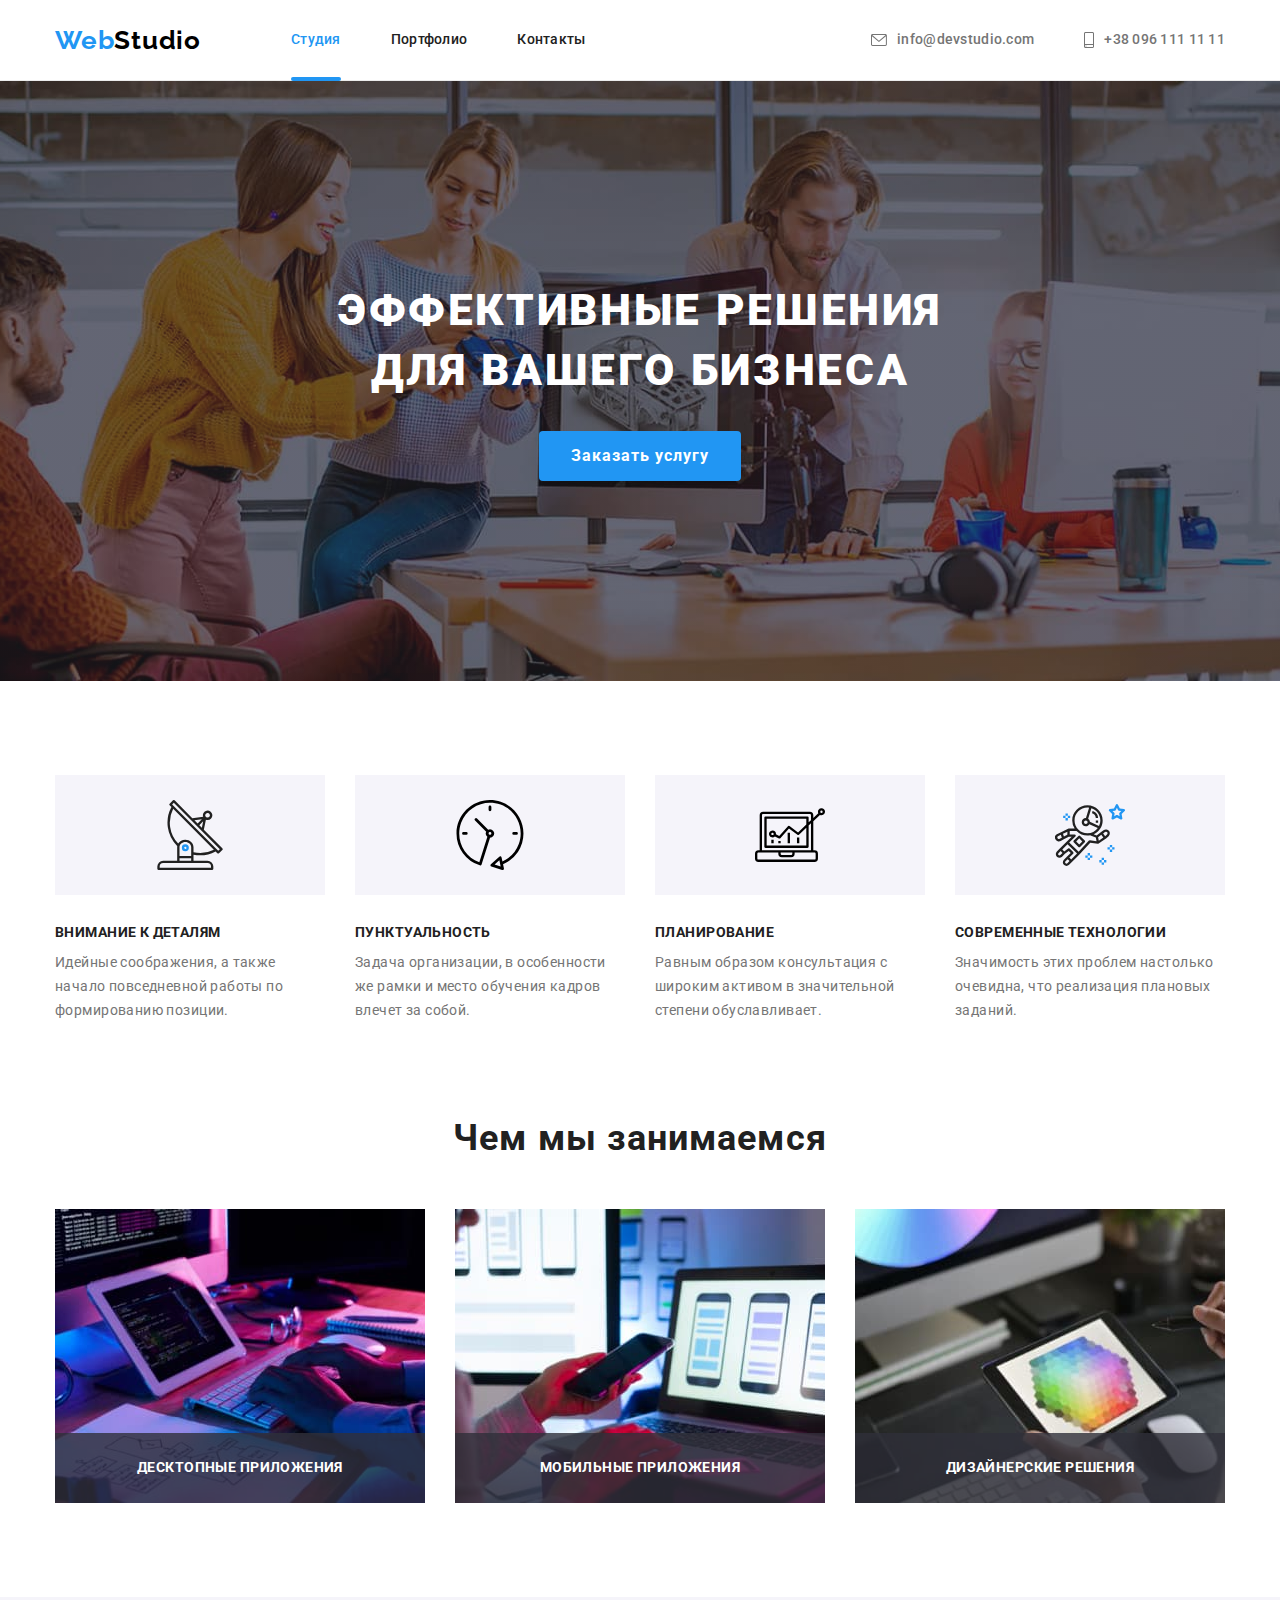
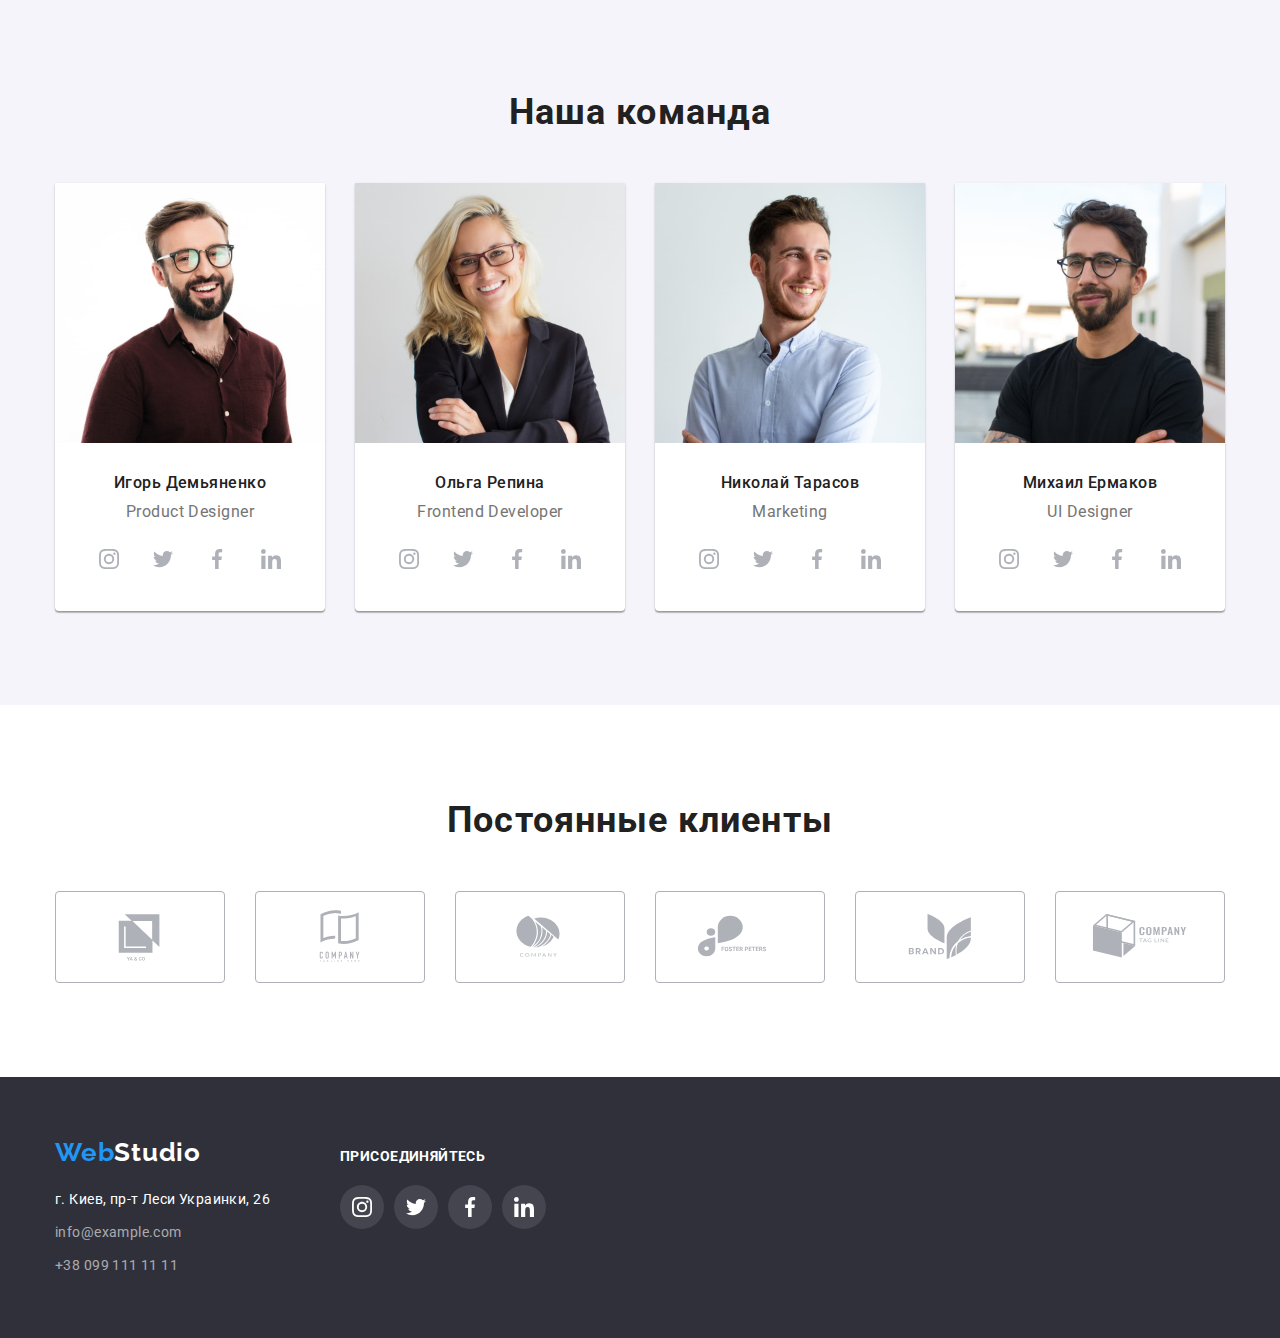
==== commit 2cfb1c4d: "after mentor" ====
--- a/index.html
+++ b/index.html
@@ -118,8 +118,9 @@
                             width="370" height="294">
                         <p class="about-text">Мобильные приложения</p>
                     </li>
-                    <li class="about-item"><img class="about-img" src="./images/what-are-we-doing-img3.jpg"
-                            alt="Печатает на клавиатуре" width="370" height="294">
+                    <li class="about-item">
+                        <img class="about-img" src="./images/what-are-we-doing-img3.jpg" alt="Печатает на клавиатуре"
+                            width="370" height="294">
                         <p class="about-text">Дизайнерские решения</p>
 
                     </li>
@@ -435,7 +436,7 @@
         </div>
     </div>
 
-    <script src="/js/modal.js"></script>
+    <script src="./js/modal.js"></script>
 </body>
 
 </html>--- a/css/style.css
+++ b/css/style.css
@@ -107,7 +107,7 @@
     color: var(--title-color-second);
     padding-top: 32px;
     padding-bottom: 32px;
-    transition: color 256ms cubic-bezier(0.4, 0, 0.2, 1);
+    transition: color 250ms cubic-bezier(0.4, 0, 0.2, 1);
 }
 
 .header-link.current{
@@ -118,7 +118,7 @@
 
 .header-link.current::after{
     position: absolute;
-    bottom: 0;
+    bottom: -1px;
     left: 0;
     display: block;
     content: '';
@@ -126,7 +126,7 @@
     height: 4px;
     background-color: var(--accent-color);
     border-radius: 2px;
-    transition: color 256ms cubic-bezier(0.4, 0, 0.2, 1);
+    transition: color 250ms cubic-bezier(0.4, 0, 0.2, 1);
 }
 
 
@@ -290,24 +290,21 @@
     bottom: 0;
     left: 0;
     width: 100%;
+
+    display: flex;
+    justify-content: center;
+    align-items: center;
+    height: 70px;
     font-weight: 700;
     font-size: 14px;
     line-height: 1.14;
-    text-align: center;
     letter-spacing: 0.03em;
     text-transform: uppercase;
     color: #FFFFFF;
     background-color: rgba(47, 48, 58, 0.8);
-    padding-top: 27px;
-    padding-bottom: 27px;
-    transform: translateY(70px);
     transition: transform 250ms cubic-bezier(0.4, 0, 0.2, 1);
 }
 
-.about-item:hover .about-text{
-transform: translateY(0px);
-
-}
 
 /* section team */
 
@@ -394,7 +391,7 @@
 
 .team-soc-links{
 border-radius: 50%;
-    transition: background-color 250ms cubic-bezier(0.4, 0, 0.2, 1), */
+    transition: background-color 250ms cubic-bezier(0.4, 0, 0.2, 1),
     border-radius 250ms cubic-bezier(0.4, 0, 0.2, 1);
 }
 
@@ -676,6 +673,9 @@
 }
 
 .portfolio-item-second:hover .portfolio-text-hover{
+    transform: translateY(0);
+}
+.portfolio-item-second:focus .portfolio-text-hover{
     transform: translateY(0);
 }
 
